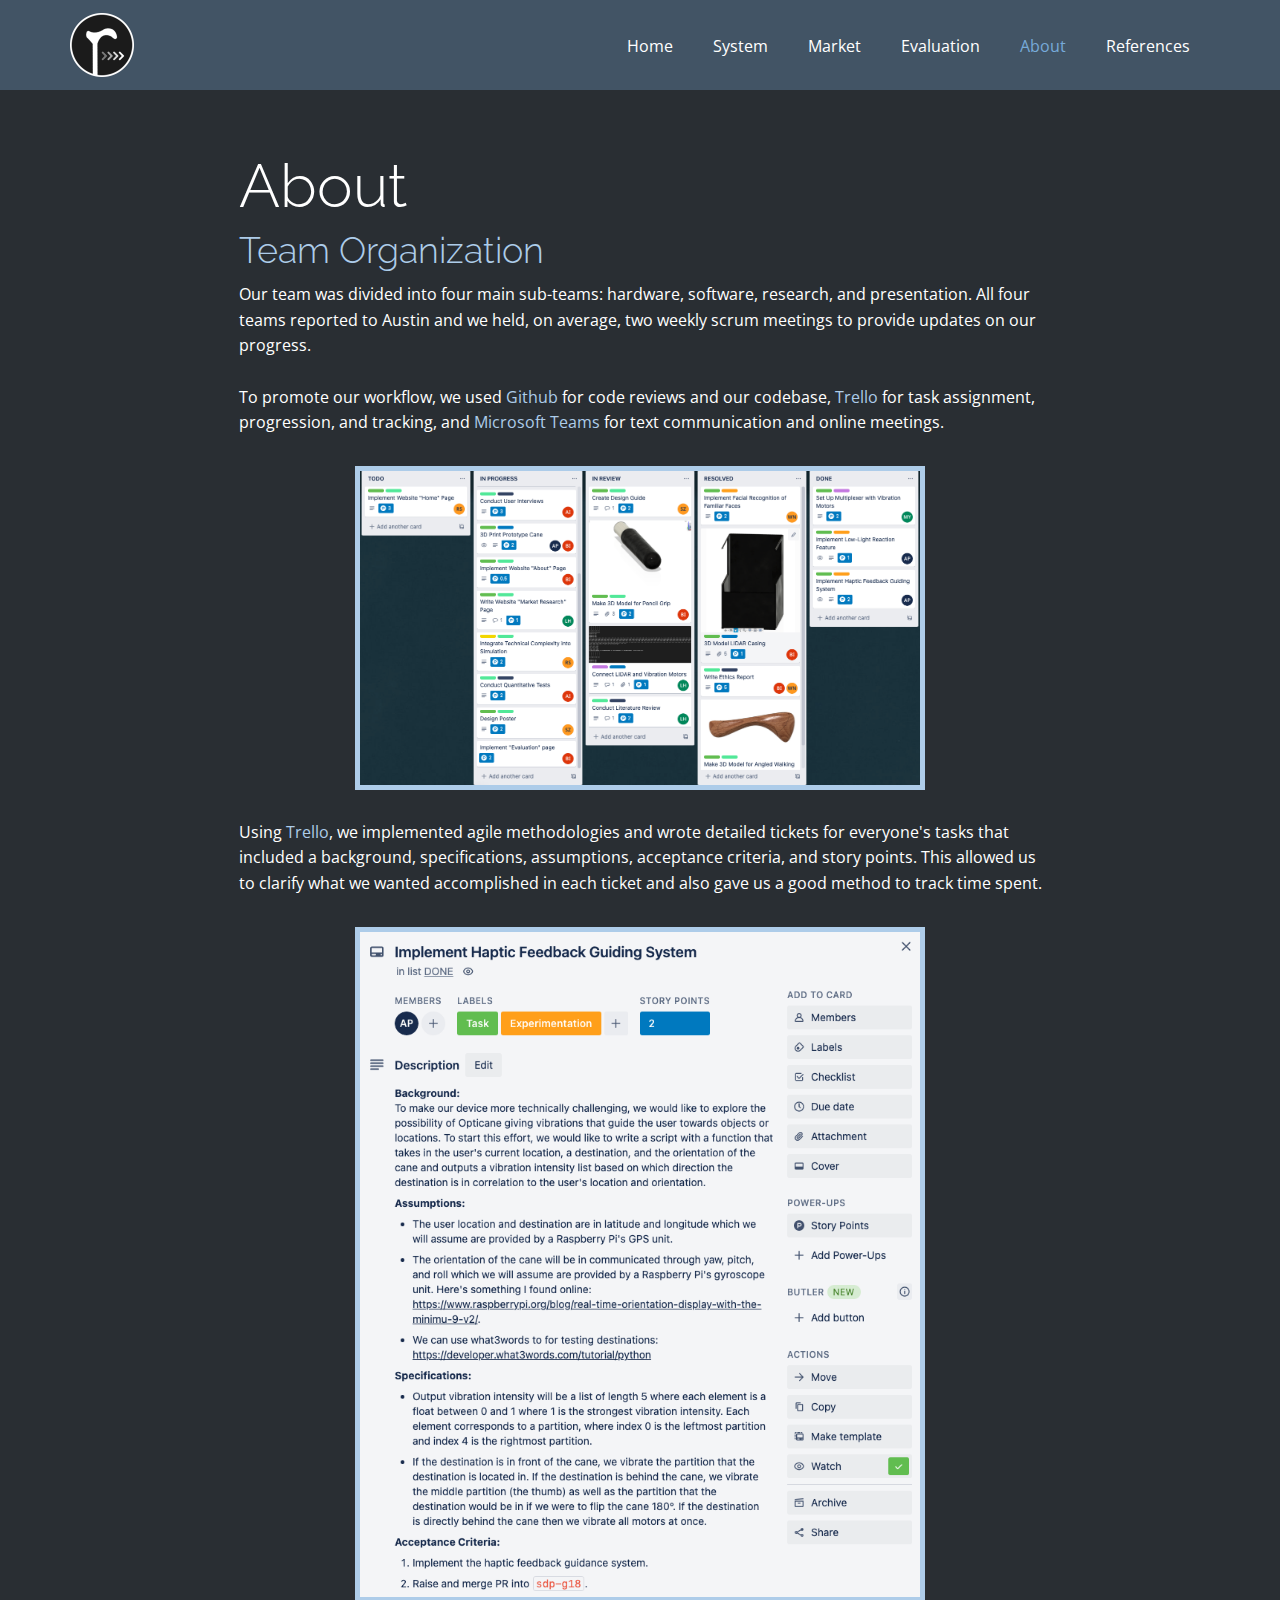
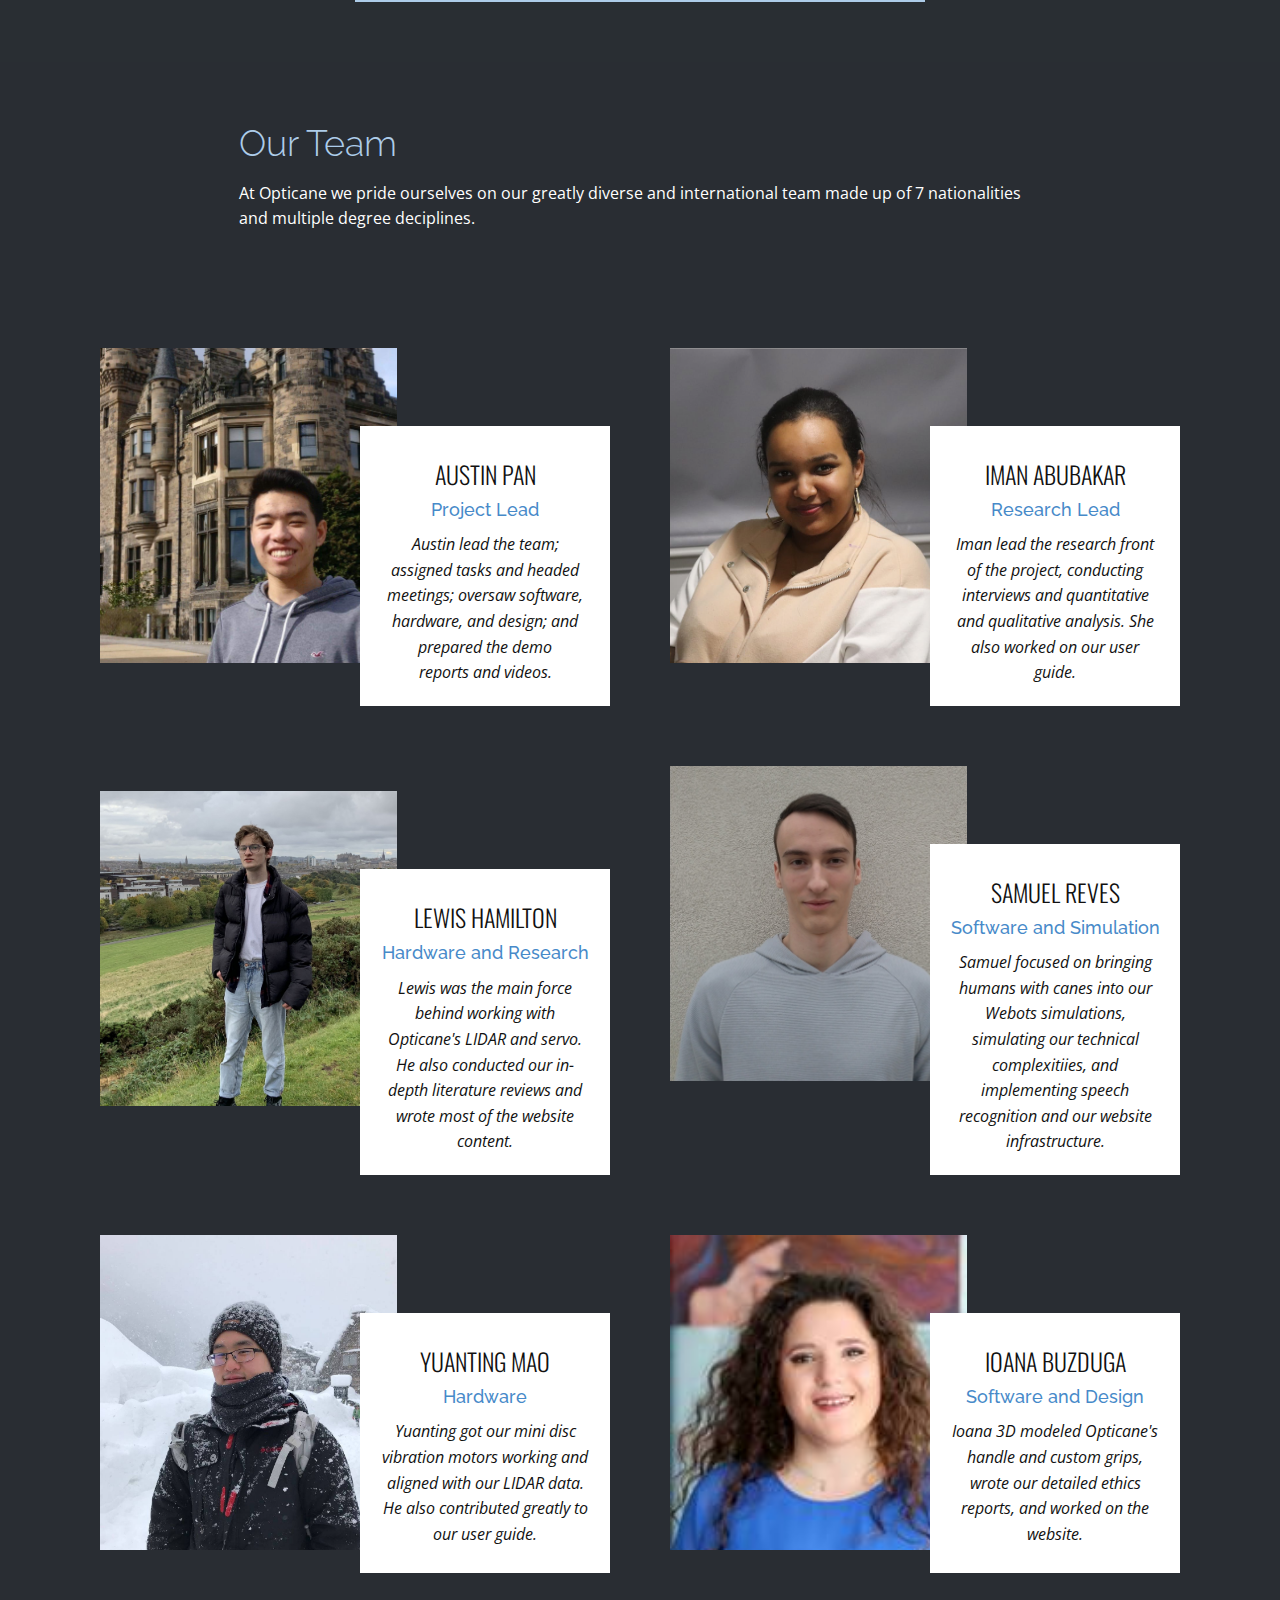
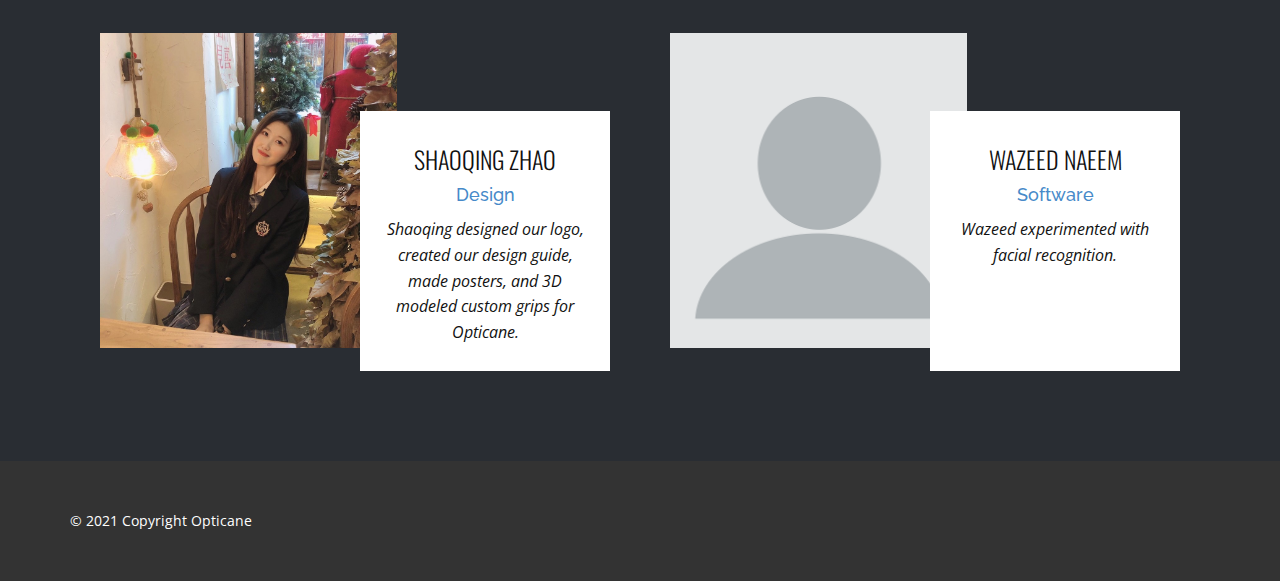
==== About.html @ 7cd4e858 "initial commit" ====
<!DOCTYPE html>
<html style="font-size: 16px;" lang="en-GB">
  <head>
    <meta name="viewport" content="width=device-width, initial-scale=1.0">
    <meta charset="utf-8">
    <meta name="keywords" content="Our Creative Team">
    <meta name="description" content="">
    <meta name="page_type" content="np-template-header-footer-from-plugin">
    <title>About</title>
    <link rel="stylesheet" href="nicepage.css" media="screen">
<link rel="stylesheet" href="About.css" media="screen">
    <script class="u-script" type="text/javascript" src="jquery.js" defer=""></script>
    <script class="u-script" type="text/javascript" src="nicepage.js" defer=""></script>
    <meta name="generator" content="Nicepage 3.10.2, nicepage.com">
    <link rel="icon" href="images/favicon1.png">
    <link id="u-theme-google-font" rel="stylesheet" href="https://fonts.googleapis.com/css?family=Raleway:100,100i,200,200i,300,300i,400,400i,500,500i,600,600i,700,700i,800,800i,900,900i|Open+Sans:300,300i,400,400i,600,600i,700,700i,800,800i">
    <link id="u-page-google-font" rel="stylesheet" href="https://fonts.googleapis.com/css?family=Oswald:200,300,400,500,600,700">
    
    
    
    
    <script type="application/ld+json">{
		"@context": "http://schema.org",
		"@type": "Organization",
		"name": "Opticane",
		"url": "index.html",
		"logo": "images/logo.png"
}</script>
    <meta property="og:title" content="About">
    <meta property="og:type" content="website">
    <meta name="theme-color" content="#478ac9">
    <link rel="canonical" href="index.html">
    <meta property="og:url" content="index.html">
  </head>
  <body class="u-body"><header class="u-clearfix u-header u-palette-1-dark-2 u-header" id="sec-af5e"><div class="u-clearfix u-sheet u-sheet-1">
        <a href="Opticane.html" data-page-id="71635948" class="u-image u-logo u-image-1" data-image-width="256" data-image-height="256" title="Opticane">
          <img src="images/logo.png" class="u-logo-image u-logo-image-1" data-image-width="64">
        </a>
        <nav class="u-menu u-menu-dropdown u-offcanvas u-menu-1">
          <div class="menu-collapse" style="font-size: 1rem; letter-spacing: 0px;">
            <a class="u-button-style u-custom-active-color u-custom-color u-custom-left-right-menu-spacing u-custom-padding-bottom u-custom-text-active-color u-custom-text-color u-custom-text-decoration u-custom-text-hover-color u-custom-top-bottom-menu-spacing u-nav-link u-text-active-palette-1-base u-text-hover-palette-2-base" href="#">
              <svg><use xmlns:xlink="http://www.w3.org/1999/xlink" xlink:href="#menu-hamburger"></use></svg>
              <svg version="1.1" xmlns="http://www.w3.org/2000/svg" xmlns:xlink="http://www.w3.org/1999/xlink"><defs><symbol id="menu-hamburger" viewBox="0 0 16 16" style="width: 16px; height: 16px;"><rect y="1" width="16" height="2"></rect><rect y="7" width="16" height="2"></rect><rect y="13" width="16" height="2"></rect>
</symbol>
</defs></svg>
            </a>
          </div>
          <div class="u-custom-menu u-nav-container">
            <ul class="u-nav u-unstyled u-nav-1"><li class="u-nav-item"><a class="u-button-style u-nav-link u-text-active-palette-1-light-1 u-text-hover-palette-1-light-1 u-text-white" href="Opticane.html" style="padding: 10px 20px;">Home</a>
</li><li class="u-nav-item"><a class="u-button-style u-nav-link u-text-active-palette-1-light-1 u-text-hover-palette-1-light-1 u-text-white" href="System.html" style="padding: 10px 20px;">System</a>
</li><li class="u-nav-item"><a class="u-button-style u-nav-link u-text-active-palette-1-light-1 u-text-hover-palette-1-light-1 u-text-white" href="Market.html" style="padding: 10px 20px;">Market</a>
</li><li class="u-nav-item"><a class="u-button-style u-nav-link u-text-active-palette-1-light-1 u-text-hover-palette-1-light-1 u-text-white" href="Evaluation.html" style="padding: 10px 20px;">Evaluation</a>
</li><li class="u-nav-item"><a class="u-button-style u-nav-link u-text-active-palette-1-light-1 u-text-hover-palette-1-light-1 u-text-white" href="About.html" style="padding: 10px 20px;">About</a>
</li><li class="u-nav-item"><a class="u-button-style u-nav-link u-text-active-palette-1-light-1 u-text-hover-palette-1-light-1 u-text-white" href="References.html" style="padding: 10px 20px;">References</a>
</li></ul>
          </div>
          <div class="u-custom-menu u-nav-container-collapse">
            <div class="u-black u-container-style u-inner-container-layout u-opacity u-opacity-95 u-sidenav">
              <div class="u-sidenav-overflow">
                <div class="u-menu-close"></div>
                <ul class="u-align-center u-nav u-popupmenu-items u-unstyled u-nav-2"><li class="u-nav-item"><a class="u-button-style u-nav-link" href="Opticane.html" style="padding: 10px 20px;">Home</a>
</li><li class="u-nav-item"><a class="u-button-style u-nav-link" href="System.html" style="padding: 10px 20px;">System</a>
</li><li class="u-nav-item"><a class="u-button-style u-nav-link" href="Market.html" style="padding: 10px 20px;">Market</a>
</li><li class="u-nav-item"><a class="u-button-style u-nav-link" href="Evaluation.html" style="padding: 10px 20px;">Evaluation</a>
</li><li class="u-nav-item"><a class="u-button-style u-nav-link" href="About.html" style="padding: 10px 20px;">About</a>
</li><li class="u-nav-item"><a class="u-button-style u-nav-link" href="References.html" style="padding: 10px 20px;">References</a>
</li></ul>
              </div>
            </div>
            <div class="u-black u-menu-overlay u-opacity u-opacity-70"></div>
          </div>
        </nav>
      </div></header>
    <section class="u-clearfix u-palette-1-dark-3 u-section-1" id="sec-454f">
      <div class="u-clearfix u-sheet u-sheet-1">
        <h1 class="u-text u-text-1">About</h1>
      </div>
    </section>
    <section class="u-clearfix u-palette-1-dark-3 u-section-2" id="sec-53f3">
      <div class="u-clearfix u-sheet u-sheet-1">
        <h2 class="u-heading-font u-subtitle u-text u-text-1">Team Organization</h2>
        <p class="u-text u-text-2">Our team was divided into four main sub-teams: hardware, software, research, and presentation. All four teams reported to Austin and we held, on average, two weekly scrum meetings to provide updates on our progress.<br>
          <br>To promote our workflow, we used <span class="u-text-palette-1-light-2">Github</span> for code reviews and our codebase, <span class="u-text-palette-1-light-2">Trello</span> for task assignment, progression, and tracking, and <span class="u-text-palette-1-light-2">Microsoft Teams</span> for text communication and online meetings.<br>
        </p>
        <img src="images/trello-board.png" alt="" class="u-border-5 u-border-palette-1-light-2 u-image u-image-default u-image-1" data-image-width="1400" data-image-height="795">
        <p class="u-text u-text-3">Using <span class="u-text-palette-1-light-2">Trello</span>, we implemented agile methodologies and wrote detailed tickets for everyone's tasks that included a background, specifications, assumptions, acceptance criteria, and story points. This allowed us to clarify what we wanted accomplished in each ticket and also gave us a good method to track time spent.
        </p>
        <img src="images/trello-card.png" alt="" class="u-border-5 u-border-palette-1-light-2 u-image u-image-default u-image-2" data-image-width="756" data-image-height="895">
      </div>
    </section>
    <section class="u-align-center u-clearfix u-palette-5-dark-3 u-section-3" id="carousel_37bd">
      <div class="u-clearfix u-sheet u-valign-middle-sm u-valign-middle-xs u-sheet-1">
        <h2 class="u-align-left u-subtitle u-text u-text-1">Our Team</h2>
        <p class="u-align-left u-text u-text-2">At Opticane we pride ourselves on our greatly diverse and international team made up of 7 nationalities and multiple degree deciplines.</p>
        <div class="u-expanded-width-xl u-expanded-width-xs u-list u-repeater u-list-1">
          <div class="u-container-style u-list-item u-repeater-item">
            <div class="u-container-layout u-similar-container u-valign-bottom u-container-layout-1">
              <img class="u-image u-image-1" src="images/austin.JPG" data-image-width="1200" data-image-height="1600">
              <div class="u-align-center u-container-style u-group u-white u-group-1">
                <div class="u-container-layout u-container-layout-2">
                  <h4 class="u-custom-font u-font-oswald u-text u-text-3">Austin Pan</h4>
                  <h6 class="u-text u-text-palette-1-base u-text-4">Project Lead</h6>
                  <p class="u-text u-text-5">Austin lead the team; assigned tasks and headed meetings; oversaw software, hardware, and design; and prepared the demo reports&nbsp;and videos.</p>
                </div>
              </div>
            </div>
          </div>
          <div class="u-align-center u-container-style u-list-item u-repeater-item">
            <div class="u-container-layout u-similar-container u-valign-bottom u-container-layout-3">
              <img class="u-image u-image-2" src="images/iman.png" data-image-width="989" data-image-height="709">
              <div class="u-align-center u-container-style u-group u-white u-group-2">
                <div class="u-container-layout u-container-layout-4">
                  <h4 class="u-custom-font u-font-oswald u-text u-text-6">IMAN abubakar</h4>
                  <h6 class="u-text u-text-palette-1-base u-text-7">Research Lead</h6>
                  <p class="u-text u-text-8">Iman lead the research front of the project, conducting interviews and quantitative and qualitative analysis. She also worked on our user guide.</p>
                </div>
              </div>
            </div>
          </div>
          <div class="u-container-style u-list-item u-repeater-item">
            <div class="u-container-layout u-similar-container u-valign-bottom u-container-layout-5">
              <img class="u-image u-image-3" src="images/lewis.jpg" data-image-width="1475" data-image-height="1600">
              <div class="u-align-center u-container-style u-group u-white u-group-3">
                <div class="u-container-layout u-container-layout-6">
                  <h4 class="u-custom-font u-font-oswald u-text u-text-9">Lewis Hamilton</h4>
                  <h6 class="u-text u-text-palette-1-base u-text-10">Hardware and Research</h6>
                  <p class="u-text u-text-11">Lewis was the main force behind working with Opticane's LIDAR and servo. He also conducted our in-depth literature reviews and wrote most of the website content.</p>
                </div>
              </div>
            </div>
          </div>
          <div class="u-align-center u-container-style u-list-item u-repeater-item">
            <div class="u-container-layout u-similar-container u-valign-bottom u-container-layout-5">
              <img class="u-image u-image-3" src="images/samuel.jpg" data-image-width="2931" data-image-height="3909">
              <div class="u-align-center u-container-style u-group u-white u-group-3">
                <div class="u-container-layout u-container-layout-6">
                  <h4 class="u-custom-font u-font-oswald u-text u-text-9">Samuel reves</h4>
                  <h6 class="u-text u-text-palette-1-base u-text-10">Software and Simulation</h6>
                  <p class="u-text u-text-11">Samuel focused on bringing humans with canes into our Webots simulations, simulating our technical complexitiies, and implementing speech recognition and our website infrastructure.</p>
                </div>
              </div>
            </div>
          </div>
          <div class="u-align-center u-container-style u-list-item u-repeater-item">
            <div class="u-container-layout u-similar-container u-valign-bottom u-container-layout-9">
              <img class="u-image u-image-5" src="images/yuanting.jpg" data-image-width="1080" data-image-height="1080">
              <div class="u-align-center u-container-style u-group u-white u-group-5">
                <div class="u-container-layout u-container-layout-10">
                  <h4 class="u-custom-font u-font-oswald u-text u-text-15">yuanting mao</h4>
                  <h6 class="u-text u-text-palette-1-base u-text-16">Hardware</h6>
                  <p class="u-text u-text-17">Yuanting got our mini disc vibration motors working and aligned with our LIDAR data. He also contributed greatly to our user guide.</p>
                </div>
              </div>
            </div>
          </div>
          <div class="u-align-center u-container-style u-list-item u-repeater-item">
            <div class="u-container-layout u-similar-container u-valign-bottom u-container-layout-11">
              <img class="u-image u-image-6" src="images/ioana.jpg" data-image-width="167" data-image-height="250">
              <div class="u-align-center u-container-style u-group u-white u-group-6">
                <div class="u-container-layout u-container-layout-12">
                  <h4 class="u-custom-font u-font-oswald u-text u-text-18">ioana buzduga</h4>
                  <h6 class="u-text u-text-palette-1-base u-text-19">Software and Design</h6>
                  <p class="u-text u-text-20">Ioana 3D modeled Opticane's handle and custom grips, wrote our detailed ethics reports, and worked on the website.</p>
                </div>
              </div>
            </div>
          </div>
          <div class="u-align-center u-container-style u-list-item u-repeater-item">
            <div class="u-container-layout u-similar-container u-valign-bottom u-container-layout-13">
              <img class="u-image u-image-7" src="images/shaoqing.jpg" data-image-width="960" data-image-height="1280">
              <div class="u-align-center u-container-style u-group u-white u-group-7">
                <div class="u-container-layout u-container-layout-14">
                  <h4 class="u-custom-font u-font-oswald u-text u-text-21">shaoqing zhao</h4>
                  <h6 class="u-text u-text-palette-1-base u-text-22">Design</h6>
                  <p class="u-text u-text-23">Shaoqing designed our logo, created our design guide, made posters, and 3D modeled custom grips for Opticane.</p>
                </div>
              </div>
            </div>
          </div>
          <div class="u-align-center u-container-style u-list-item u-repeater-item">
            <div class="u-container-layout u-similar-container u-valign-bottom u-container-layout-15">
              <img class="u-image u-image-8" src="images/08e8f03f46dc2f184208aa1298170d246b4bda16841b75211efed31b37a205eab0d0160daaab7f43dbd3db7fe8df2d309c4c022f26bc848449249e_1280.png" data-image-width="1280" data-image-height="1280">
              <div class="u-align-center u-container-style u-group u-white u-group-8">
                <div class="u-container-layout u-container-layout-16">
                  <h4 class="u-custom-font u-font-oswald u-text u-text-24">Wazeed Naeem</h4>
                  <h6 class="u-text u-text-palette-1-base u-text-25">Software</h6>
                  <p class="u-text u-text-26">Wazeed experimented with facial recognition.</p>
                </div>
              </div>
            </div>
          </div>
        </div>
      </div>
    </section>
    
    
    <footer class="u-align-center u-clearfix u-footer u-grey-80 u-footer" id="sec-ebc1"><div class="u-clearfix u-sheet u-sheet-1">
        <p class="u-align-left u-small-text u-text u-text-variant u-text-1">© 2021 Copyright Opticane</p>
      </div></footer><span style="height: 64px; width: 64px; margin-left: 0px; margin-right: auto; margin-top: 0px; background-image: none; right: 20px; bottom: 20px" class="u-back-to-top u-icon u-icon-circle u-opacity u-opacity-85 u-palette-1-base u-spacing-15" data-href="#">
        <svg class="u-svg-link" preserveAspectRatio="xMidYMin slice" viewBox="0 0 551.13 551.13"><use xmlns:xlink="http://www.w3.org/1999/xlink" xlink:href="#svg-1d98"></use></svg>
        <svg class="u-svg-content" enable-background="new 0 0 551.13 551.13" viewBox="0 0 551.13 551.13" xmlns="http://www.w3.org/2000/svg" id="svg-1d98"><path d="m275.565 189.451 223.897 223.897h51.668l-275.565-275.565-275.565 275.565h51.668z"></path></svg>
    </span>
  </body>
</html>
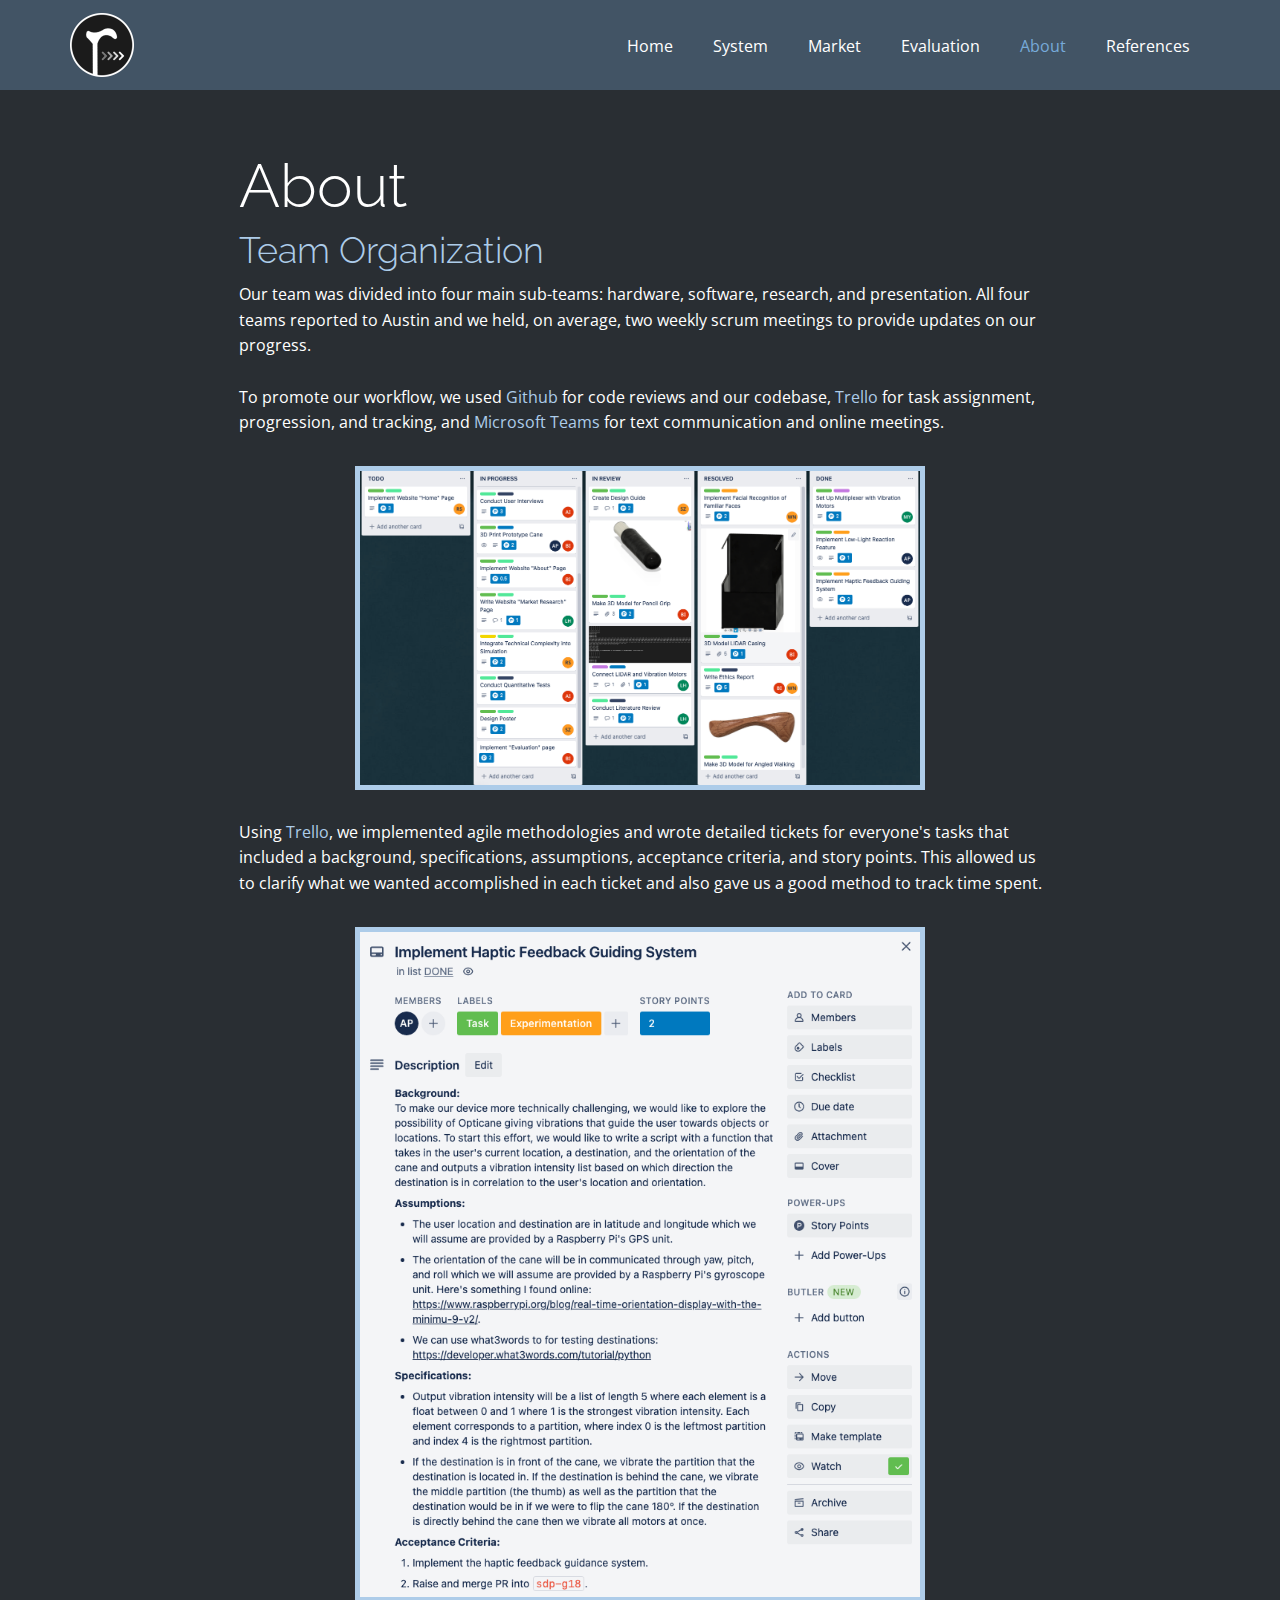
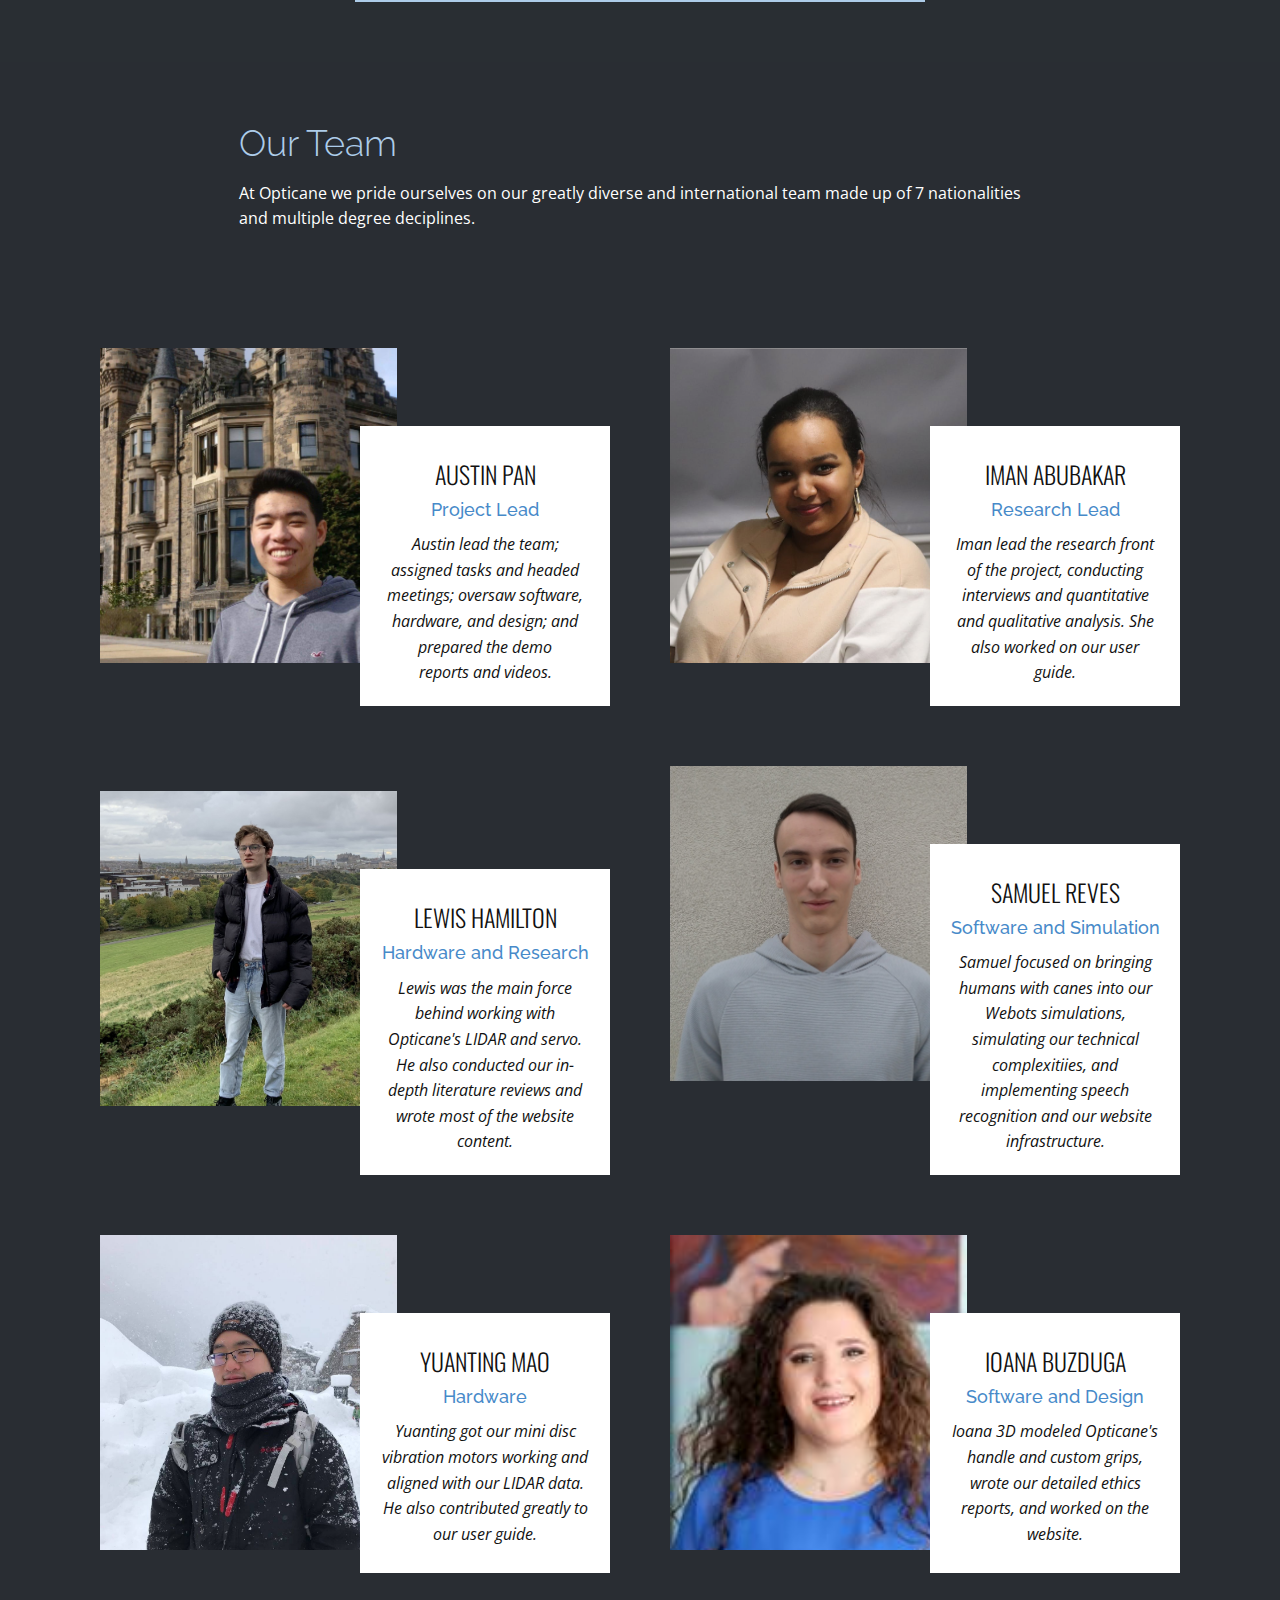
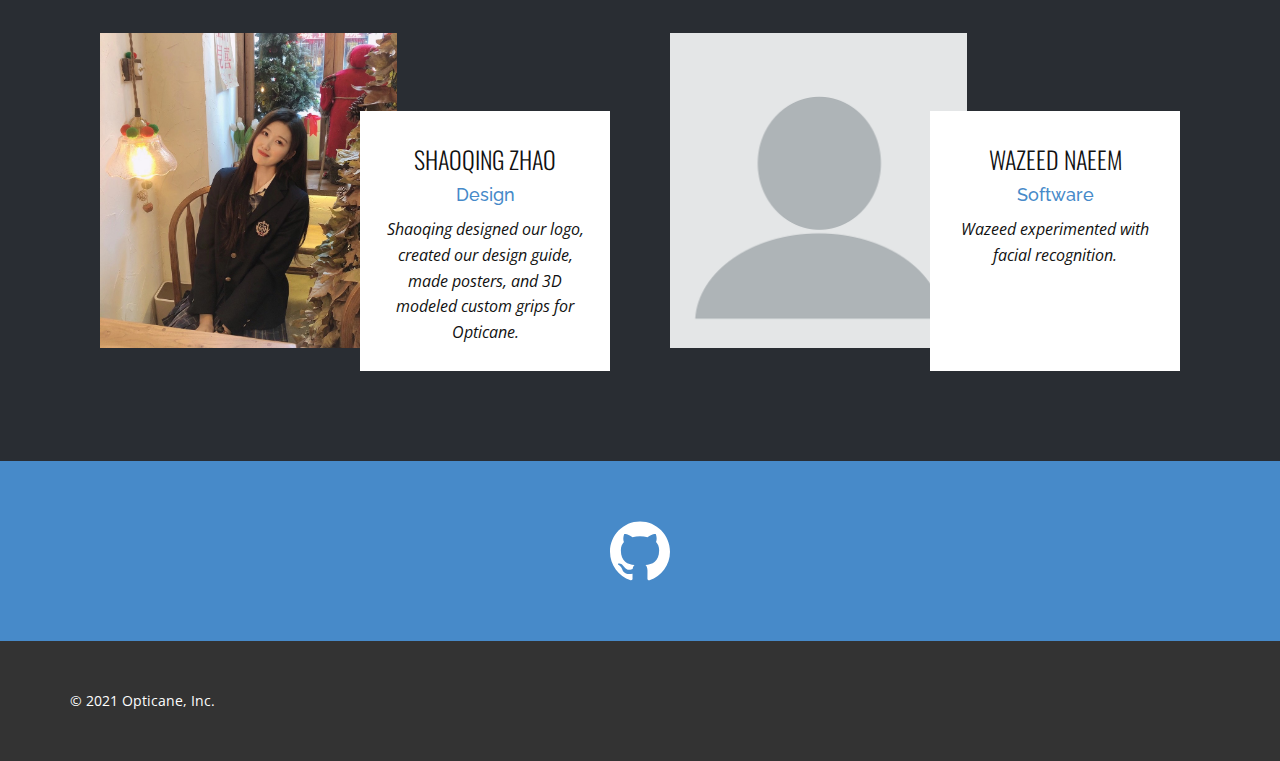
==== commit 2f25066a: "fixed image file, added git link to about page" ====
--- a/About.html
+++ b/About.html
@@ -15,6 +15,7 @@
     <link rel="icon" href="images/favicon1.png">
     <link id="u-theme-google-font" rel="stylesheet" href="https://fonts.googleapis.com/css?family=Raleway:100,100i,200,200i,300,300i,400,400i,500,500i,600,600i,700,700i,800,800i,900,900i|Open+Sans:300,300i,400,400i,600,600i,700,700i,800,800i">
     <link id="u-page-google-font" rel="stylesheet" href="https://fonts.googleapis.com/css?family=Oswald:200,300,400,500,600,700">
+    
     
     
     
@@ -192,10 +193,18 @@
         </div>
       </div>
     </section>
+    <section class="u-clearfix u-palette-1-base u-section-4" id="sec-2f83">
+      <div class="u-clearfix u-sheet u-valign-middle u-sheet-1">
+        <div class="u-align-left u-social-icons u-spacing-20 u-social-icons-1">
+          <a class="u-social-url" target="_blank" title="Github" href="https://www.github.com/opticane"><span class="u-icon u-icon-circle u-social-github u-social-icon u-text-white u-icon-1"><svg class="u-svg-link" preserveAspectRatio="xMidYMin slice" viewBox="0 0 512 512" style=""><use xmlns:xlink="http://www.w3.org/1999/xlink" xlink:href="#svg-bad3"></use></svg><svg class="u-svg-content" viewBox="0 0 512 512" x="0px" y="0px" id="svg-bad3" style="enable-background:new 0 0 512 512;"><path style="fill:currentColor;" d="M255.968,5.329C114.624,5.329,0,120.401,0,262.353c0,113.536,73.344,209.856,175.104,243.872  c12.8,2.368,17.472-5.568,17.472-12.384c0-6.112-0.224-22.272-0.352-43.712c-71.2,15.52-86.24-34.464-86.24-34.464  c-11.616-29.696-28.416-37.6-28.416-37.6c-23.264-15.936,1.728-15.616,1.728-15.616c25.696,1.824,39.2,26.496,39.2,26.496  c22.848,39.264,59.936,27.936,74.528,21.344c2.304-16.608,8.928-27.936,16.256-34.368c-56.832-6.496-116.608-28.544-116.608-127.008  c0-28.064,9.984-51.008,26.368-68.992c-2.656-6.496-11.424-32.64,2.496-68c0,0,21.504-6.912,70.4,26.336  c20.416-5.696,42.304-8.544,64.096-8.64c21.728,0.128,43.648,2.944,64.096,8.672c48.864-33.248,70.336-26.336,70.336-26.336  c13.952,35.392,5.184,61.504,2.56,68c16.416,17.984,26.304,40.928,26.304,68.992c0,98.72-59.84,120.448-116.864,126.816  c9.184,7.936,17.376,23.616,17.376,47.584c0,34.368-0.32,62.08-0.32,70.496c0,6.88,4.608,14.88,17.6,12.352  C438.72,472.145,512,375.857,512,262.353C512,120.401,397.376,5.329,255.968,5.329z"></path></svg></span>
+          </a>
+        </div>
+      </div>
+    </section>
     
     
     <footer class="u-align-center u-clearfix u-footer u-grey-80 u-footer" id="sec-ebc1"><div class="u-clearfix u-sheet u-sheet-1">
-        <p class="u-align-left u-small-text u-text u-text-variant u-text-1">© 2021 Copyright Opticane</p>
+        <p class="u-align-left u-small-text u-text u-text-variant u-text-1">© 2021 Opticane, Inc.</p>
       </div></footer><span style="height: 64px; width: 64px; margin-left: 0px; margin-right: auto; margin-top: 0px; background-image: none; right: 20px; bottom: 20px" class="u-back-to-top u-icon u-icon-circle u-opacity u-opacity-85 u-palette-1-base u-spacing-15" data-href="#">
         <svg class="u-svg-link" preserveAspectRatio="xMidYMin slice" viewBox="0 0 551.13 551.13"><use xmlns:xlink="http://www.w3.org/1999/xlink" xlink:href="#svg-1d98"></use></svg>
         <svg class="u-svg-content" enable-background="new 0 0 551.13 551.13" viewBox="0 0 551.13 551.13" xmlns="http://www.w3.org/2000/svg" id="svg-1d98"><path d="m275.565 189.451 223.897 223.897h51.668l-275.565-275.565-275.565 275.565h51.668z"></path></svg>
--- a/About.css
+++ b/About.css
@@ -989,4 +989,29 @@
     margin-right: auto;
     margin-left: 40px;
   }
+}.u-section-4 {
+  background-image: none;
+}
+
+.u-section-4 .u-sheet-1 {
+  min-height: 180px;
+}
+
+.u-section-4 .u-social-icons-1 {
+  height: 60px;
+  min-height: 16px;
+  width: 60px;
+  min-width: 16px;
+  white-space: nowrap;
+  margin: 60px auto;
+}
+
+.u-section-4 .u-icon-1 {
+  height: 100%;
+}
+
+@media (max-width: 1199px) {
+  .u-section-4 .u-icon-1 {
+    color: rgb(33, 33, 33) !important;
+  }
 }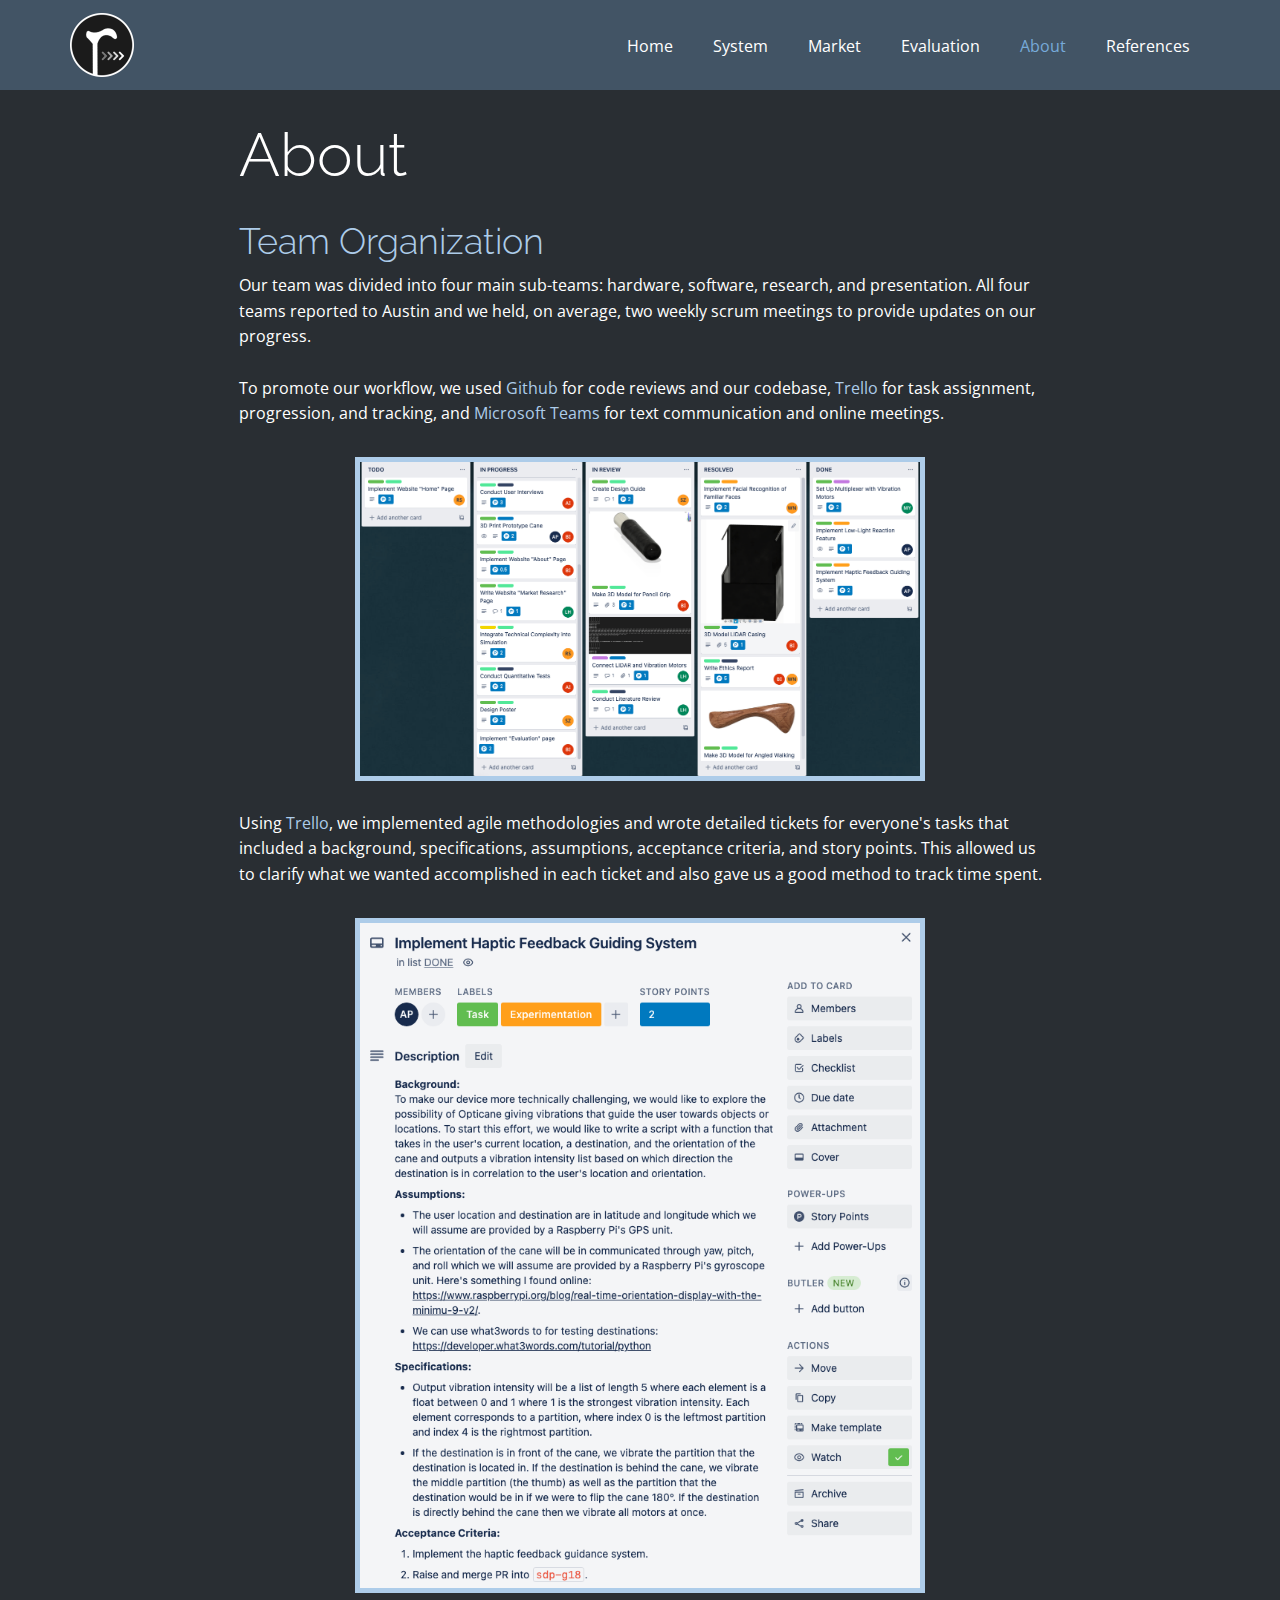
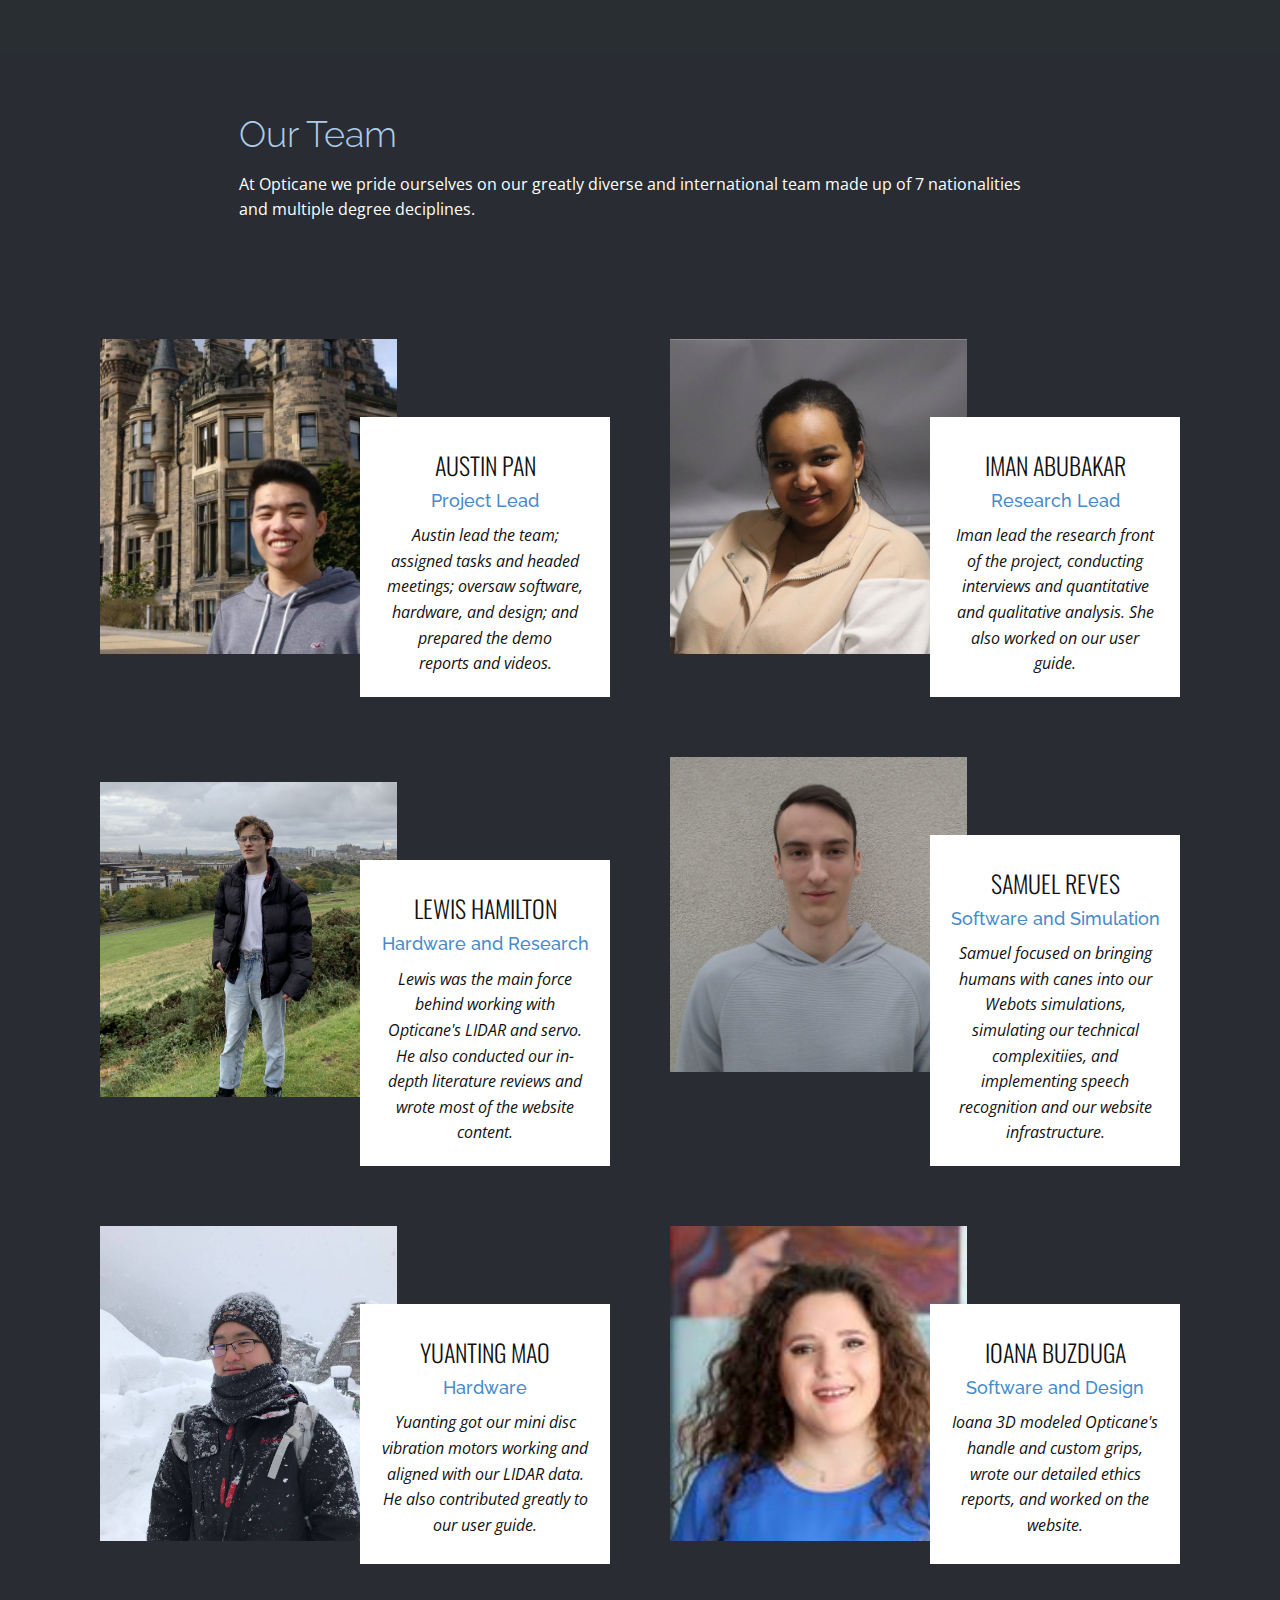
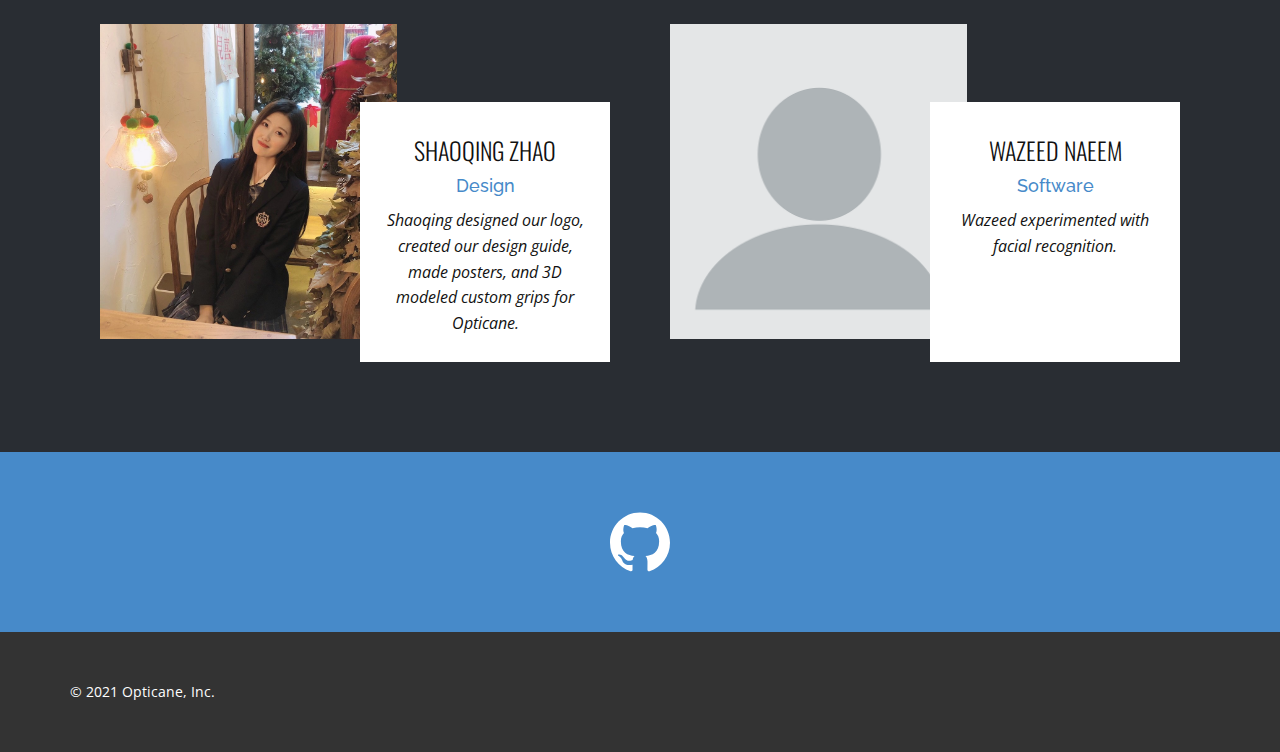
==== commit 853726dc: "vertical alignment of titles" ====
--- a/About.html
+++ b/About.html
@@ -33,7 +33,7 @@
     <link rel="canonical" href="index.html">
     <meta property="og:url" content="index.html">
   </head>
-  <body class="u-body"><header class="u-clearfix u-header u-palette-1-dark-2 u-header" id="sec-af5e"><div class="u-clearfix u-sheet u-sheet-1">
+  <body class="u-body"><header class="u-clearfix u-header u-palette-1-dark-2 u-header" id="sec-af5e"><div class="u-clearfix u-sheet u-valign-middle-xs u-sheet-1">
         <a href="Opticane.html" data-page-id="71635948" class="u-image u-logo u-image-1" data-image-width="256" data-image-height="256" title="Opticane">
           <img src="images/logo.png" class="u-logo-image u-logo-image-1" data-image-width="64">
         </a>
@@ -73,7 +73,7 @@
         </nav>
       </div></header>
     <section class="u-clearfix u-palette-1-dark-3 u-section-1" id="sec-454f">
-      <div class="u-clearfix u-sheet u-sheet-1">
+      <div class="u-clearfix u-sheet u-valign-middle u-sheet-1">
         <h1 class="u-text u-text-1">About</h1>
       </div>
     </section>
--- a/nicepage.css
+++ b/nicepage.css
@@ -32513,7 +32513,11 @@
     margin-left: 0;
   }
 }
-
+@media (max-width: 575px) {
+  .u-header .u-menu-1 {
+    margin: -48px 13px 53px auto;
+  }
+}
 .u-footer {
   background-image: none;
 }
--- a/About.css
+++ b/About.css
@@ -9,7 +9,7 @@
 .u-section-1 .u-text-1 {
   width: 803px;
   font-weight: 300;
-  margin: 63px auto 0;
+  margin: 32px auto;
 }
 
 @media (max-width: 991px) {
@@ -21,6 +21,8 @@
 @media (max-width: 767px) {
   .u-section-1 .u-text-1 {
     width: 540px;
+    margin-top: 63px;
+    margin-bottom: 0;
   }
 }
 
@@ -38,7 +40,7 @@
 
 .u-section-2 .u-text-1 {
   width: 803px;
-  margin: 10px auto 0;
+  margin: 0 auto;
 }
 
 .u-section-2 .u-text-2 {
